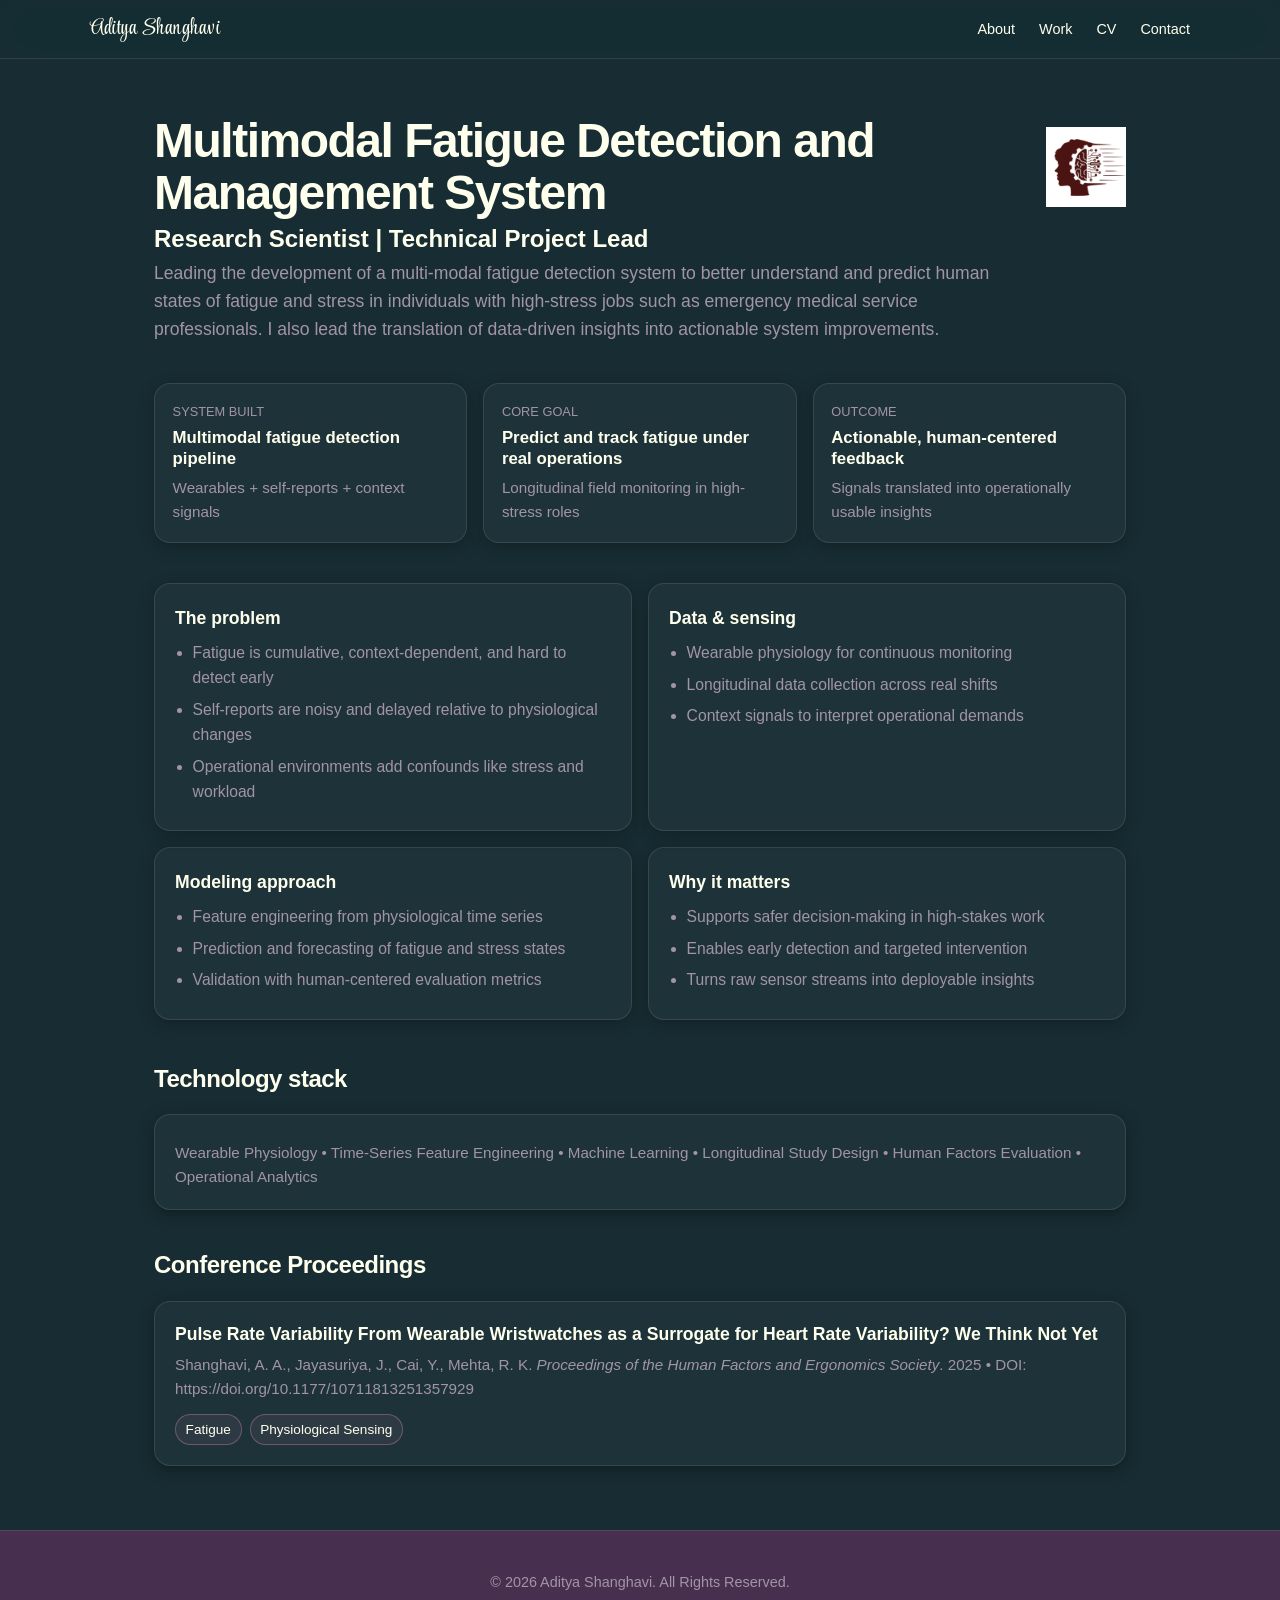
==== Fatigue.html @ fa5c01b8 "Update Fatigue.html" ====
<!DOCTYPE html>
<html lang="en">
<head>
  <meta charset="UTF-8" />
  <meta name="viewport" content="width=device-width, initial-scale=1.0" />
  <title>Fatigue | Publications</title>
  <!-- <img class="logo-image" src="Images/Logos/Logo.png" alt="Logo"> -->

  <link href="https://fonts.googleapis.com/css2?family=Style+Script&display=swap" rel="stylesheet">

  <style>
    :root {
      --color-primary: #e890be;
      --color-background-main: #172D33;
      --color-background-secondary: #47304F;
      --color-text-dark: #FFFFED;
      --color-text-body: #A294A6;
      --font-display: -apple-system, BlinkMacSystemFont, 'SF Pro Display', 'Segoe UI', Roboto, sans-serif;
    }

    .title-row {
      display: flex;
      align-items: center;
      justify-content: space-between;
      gap: 2rem;
    }
    
    .project-title {
      flex: 1;
      margin: 0;
    }
    
    .project-logo {
      height: 80px;
      width: auto;
      object-fit: contain;
    }

    * { margin: 0; padding: 0; box-sizing: border-box; }
    body {
      font-family: var(--font-display);
      background: var(--color-background-main);
      color: var(--color-text-dark);
      line-height: 1.6;
    }

    /* --- NAV --- */
    nav{
      position: sticky;
      top: 0;
      z-index: 1000;
      background: rgba(23, 45, 51, 0.85);
      backdrop-filter: saturate(180%) blur(20px);
      border-bottom: 0.5px solid rgba(255,255,255,0.1);
      padding: 1rem 5%;
    }
    .nav-content{
      max-width: 1100px;
      margin: 0 auto;
      display: flex;
      align-items: center;
      justify-content: space-between;
      gap: 1rem;
    }
    .logo-link{
      display:flex;
      align-items:center;
      gap: 0.75rem;
      text-decoration:none;
      color: var(--color-text-dark);
      line-height: 1;
    }
    .logo-image{ height: 44px; width: auto; }
    .full-name{
      font-family: 'Style Script', cursive;
      font-size: 1.35rem;
      font-weight: 400;
      letter-spacing: 0.5px;
    }
    .nav-links{
      list-style:none;
      display:flex;
      gap: 1.5rem;
      align-items:center;
      flex-wrap: wrap;
      justify-content: flex-end;
    }
    .nav-links a{
      color: var(--color-text-dark);
      text-decoration:none;
      font-size: 0.9rem;
      position: relative;
      padding: 0.35rem 0;
    }
    .nav-links a:hover{ color: var(--color-primary); }

    /* --- PAGE --- */
    main{
      max-width: 1100px;
      margin: 0 auto;
      padding: 3.5rem 5% 4rem;
    }
    h1{
      font-size: 3rem;
      letter-spacing: -1.5px;
      line-height: 1.1;
      margin-bottom: 0.75rem;
    }
    .subtitle{
      color: var(--color-text-body);
      font-size: 1.1rem;
      max-width: 850px;
      margin-bottom: 2.5rem;
    }

    .highlights {
      display: grid;
      grid-template-columns: repeat(3, 1fr);
      gap: 1rem;
      margin: 1.5rem 0 2.5rem;
    }

    .highlight-card {
      background: rgba(255,255,255,0.03);
      border: 1px solid rgba(255,255,255,0.10);
      border-radius: 16px;
      padding: 1.1rem;
      box-shadow: 0 4px 16px rgba(0,0,0,0.25);
      text-align: left;
    }

    .highlight-kicker {
      color: var(--color-text-body);
      font-size: 0.8rem;
      text-transform: uppercase;
      margin-bottom: 0.35rem;
    }

    .highlight-value {
      font-size: 1.05rem;
      font-weight: 600;
      line-height: 1.25;
    }

    .highlight-note {
      color: var(--color-text-body);
      font-size: 0.95rem;
      margin-top: 0.4rem;
    }

    .case-grid{
      display: grid;
      grid-template-columns: 1fr 1fr;
      gap: 1rem;
      margin: 0.75rem 0 2.5rem;
    }

    .case-card{
      background: rgba(255,255,255,0.03);
      border: 1px solid rgba(255,255,255,0.10);
      border-radius: 16px;
      padding: 1.25rem;
      box-shadow: 0 4px 16px rgba(0,0,0,0.25);
      text-align: left;
    }

    .case-card h3{
      font-size: 1.1rem;
      margin-bottom: 0.5rem;
    }

    .case-card ul{
      margin-left: 1.1rem;
      color: var(--color-text-body);
      font-size: 0.98rem;
    }

    .case-card li{
      margin: 0.4rem 0;
    }

    @media (max-width: 900px){
      .case-grid{ grid-template-columns: 1fr; }
    }

    @media (max-width: 900px){
      .highlights { grid-template-columns: 1fr; }
    }

    .section-title{
      font-size: 1.5rem;
      letter-spacing: -0.5px;
      margin: 2.25rem 0 1rem;
    }

    /* --- PUBLICATION LIST --- */
    .pub-list{
      display: grid;
      gap: 1rem;
      margin-top: 1rem;
    }
    .pub-card{
      background: rgba(255,255,255,0.03);
      border: 1px solid rgba(255,255,255,0.10);
      border-radius: 16px;
      padding: 1.25rem 1.25rem;
      box-shadow: 0 4px 16px rgba(0,0,0,0.35);
      transition: transform 0.25s ease, box-shadow 0.25s ease;
    }
    .pub-card:hover{
      transform: translateY(-2px);
      box-shadow: 0 10px 28px rgba(0,0,0,0.5);
    }
    .pub-title{
      display: inline-block;
      color: var(--color-text-dark);
      font-size: 1.1rem;
      font-weight: 600;
      text-decoration: none;
      line-height: 1.3;
    }
    .pub-title:hover{
      color: var(--color-primary);
      text-decoration: underline;
      text-underline-offset: 4px;
    }
    .pub-meta{
      margin-top: 0.35rem;
      color: var(--color-text-body);
      font-size: 0.95rem;
    }
    .pub-tags{
      margin-top: 0.75rem;
      display: flex;
      gap: 0.5rem;
      flex-wrap: wrap;
    }
    .tag{
      font-size: 0.85rem;
      color: var(--color-text-dark);
      border: 1px solid rgba(232,144,190,0.35);
      background: rgba(232,144,190,0.08);
      padding: 0.25rem 0.6rem;
      border-radius: 999px;
    }

    footer{
      border-top: 0.5px solid rgba(255,255,255,0.1);
      background: var(--color-background-secondary);
      color: var(--color-text-body);
      text-align: center;
      padding: 2.5rem 5%;
      font-size: 0.9rem;
    }

    @media (max-width: 768px){
      h1{ font-size: 2.2rem; }
      main{ padding-top: 2.5rem; }
      .logo-image{ height: 40px; }
    }

    @media (max-width: 900px) {
      .title-row {
        flex-direction: column;
        align-items: flex-start;
      }
    
      .project-logo {
        height: 55px;
        margin-top: 0.75rem;
      }
    }
    
    
  </style>
</head>

<body>
  <nav>
    <div class="nav-content">
      <a class="logo-link" href="index.html">
        <!-- <img class="logo-image" src="Images/Logos/Logo.png" alt="Logo"> -->
        <span class="full-name">Aditya Shanghavi</span>
      </a>

      <ul class="nav-links">
        <li><a href="index.html#about">About</a></li>
        <li><a href="index.html#work">Work</a></li>
        <li><a href="Resume_AdityaShanghavi.pdf" target="_blank">CV</a></li>
        <li><a href="index.html#contact">Contact</a></li>
      </ul>
    </div>
  </nav>

  <main>
    <div class="title-row">
      <h1 class="project-title">
        Multimodal Fatigue Detection and Management System
      </h1>
      <img src="Images/Logos/Neuroergo Logo.png" alt="Neuroergo Logo" class="project-logo">
    </div>
    <h2>Research Scientist | Technical Project Lead</h2>
    <p class="subtitle">
      Leading the development of a multi-modal fatigue detection system to better understand and predict human states of fatigue and stress in individuals with high-stress jobs such as emergency medical service professionals. I also lead the translation of data-driven insights into actionable system improvements.
    </p>

    <div class="highlights">
      <div class="highlight-card">
        <div class="highlight-kicker">System built</div>
        <div class="highlight-value">Multimodal fatigue detection pipeline</div>
        <div class="highlight-note">Wearables + self-reports + context signals</div>
      </div>

      <div class="highlight-card">
        <div class="highlight-kicker">Core goal</div>
        <div class="highlight-value">Predict and track fatigue under real operations</div>
        <div class="highlight-note">Longitudinal field monitoring in high-stress roles</div>
      </div>

      <div class="highlight-card">
        <div class="highlight-kicker">Outcome</div>
        <div class="highlight-value">Actionable, human-centered feedback</div>
        <div class="highlight-note">Signals translated into operationally usable insights</div>
      </div>
    </div>

    <div class="case-grid">
      <div class="case-card">
        <h3>The problem</h3>
        <ul>
          <li>Fatigue is cumulative, context-dependent, and hard to detect early</li>
          <li>Self-reports are noisy and delayed relative to physiological changes</li>
          <li>Operational environments add confounds like stress and workload</li>
        </ul>
      </div>

      <div class="case-card">
        <h3>Data & sensing</h3>
        <ul>
          <li>Wearable physiology for continuous monitoring</li>
          <li>Longitudinal data collection across real shifts</li>
          <li>Context signals to interpret operational demands</li>
        </ul>
      </div>

      <div class="case-card">
        <h3>Modeling approach</h3>
        <ul>
          <li>Feature engineering from physiological time series</li>
          <li>Prediction and forecasting of fatigue and stress states</li>
          <li>Validation with human-centered evaluation metrics</li>
        </ul>
      </div>

      <div class="case-card">
        <h3>Why it matters</h3>
        <ul>
          <li>Supports safer decision-making in high-stakes work</li>
          <li>Enables early detection and targeted intervention</li>
          <li>Turns raw sensor streams into deployable insights</li>
        </ul>
      </div>
    </div>

    <h2 class="section-title">Technology stack</h2>
    <div class="pub-list">
      <div class="pub-card">
        <div class="pub-meta">
          Wearable Physiology • Time-Series Feature Engineering • Machine Learning • Longitudinal Study Design • Human Factors Evaluation • Operational Analytics
        </div>
      </div>
    </div>

    <h2 class="section-title">Conference Proceedings</h2>
    <div class="pub-list">

      <article class="pub-card">
        <a class="pub-title" href="https://doi.org/10.1177/10711813251357929" target="_blank" rel="noopener noreferrer">
          Pulse Rate Variability From Wearable Wristwatches as a Surrogate for Heart Rate Variability? We Think Not Yet
        </a>
        <div class="pub-meta">
          Shanghavi, A. A., Jayasuriya, J., Cai, Y., Mehta, R. K. <em>Proceedings of the Human Factors and Ergonomics Society</em>. 2025
          <span>• DOI: https://doi.org/10.1177/10711813251357929</span>
        </div>
        <div class="pub-tags">
          <span class="tag">Fatigue</span>
          <span class="tag">Physiological Sensing</span>
        </div>
      </article>
    </div>

  </main>

  <footer>
    <p>&copy; 2026 Aditya Shanghavi. All Rights Reserved.</p>
  </footer>
</body>
</html>
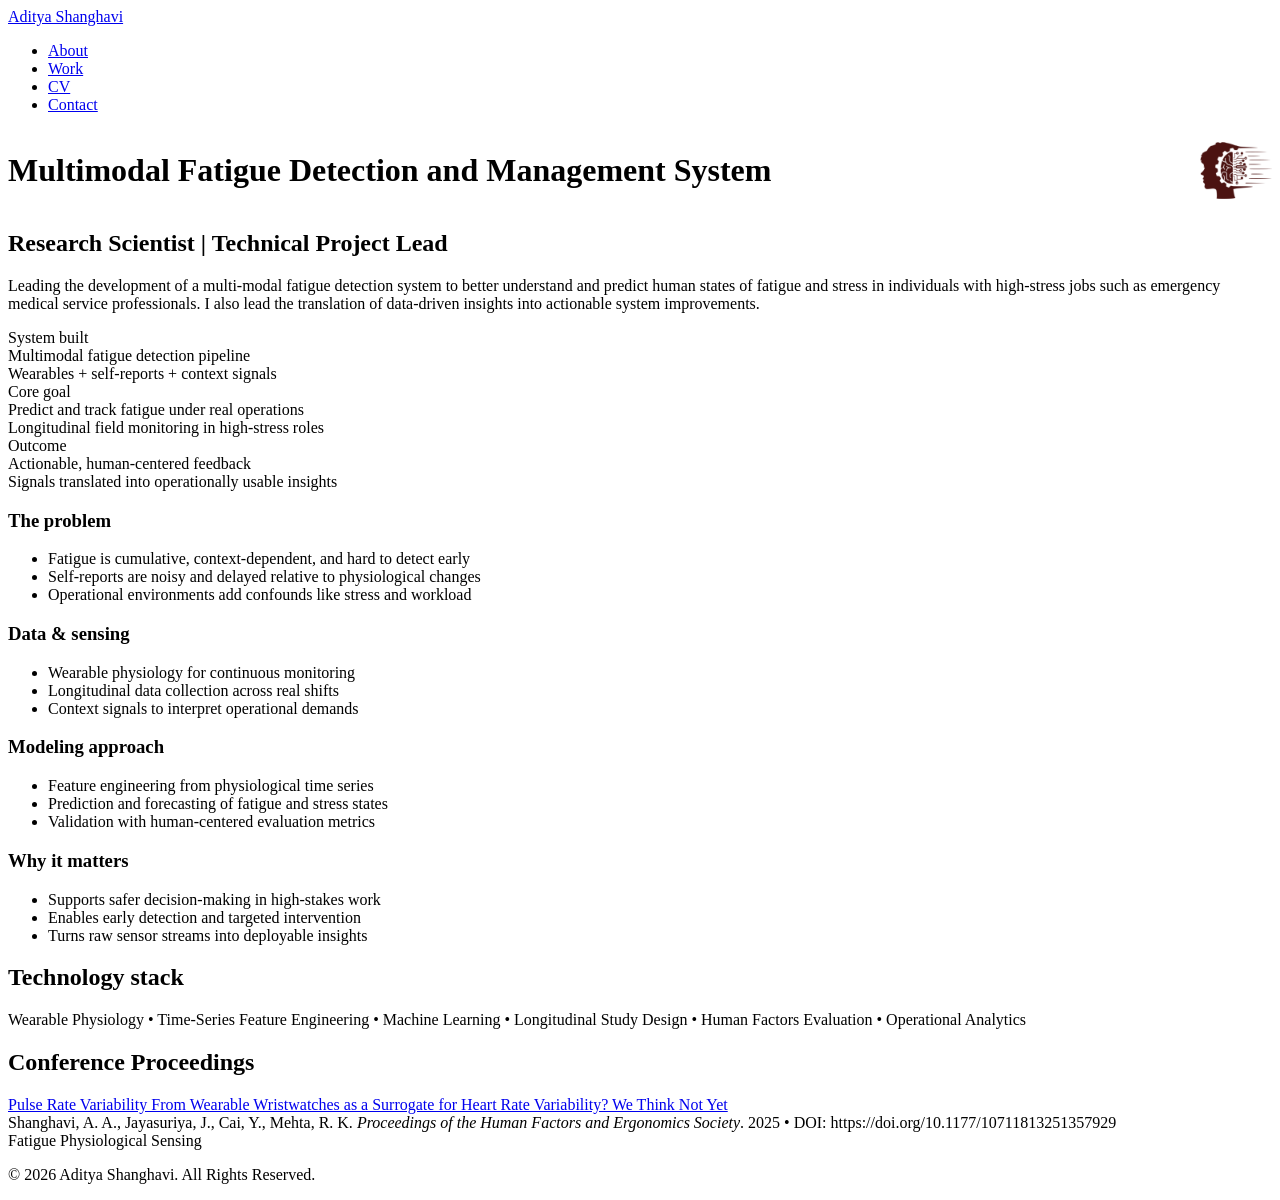
==== commit a55a443b: "Update Fatigue.html" ====
--- a/Fatigue.html
+++ b/Fatigue.html
@@ -9,15 +9,6 @@
   <link href="https://fonts.googleapis.com/css2?family=Style+Script&display=swap" rel="stylesheet">
 
   <style>
-    :root {
-      --color-primary: #e890be;
-      --color-background-main: #172D33;
-      --color-background-secondary: #47304F;
-      --color-text-dark: #FFFFED;
-      --color-text-body: #A294A6;
-      --font-display: -apple-system, BlinkMacSystemFont, 'SF Pro Display', 'Segoe UI', Roboto, sans-serif;
-    }
-
     .title-row {
       display: flex;
       align-items: center;
@@ -35,230 +26,7 @@
       width: auto;
       object-fit: contain;
     }
-
-    * { margin: 0; padding: 0; box-sizing: border-box; }
-    body {
-      font-family: var(--font-display);
-      background: var(--color-background-main);
-      color: var(--color-text-dark);
-      line-height: 1.6;
-    }
-
-    /* --- NAV --- */
-    nav{
-      position: sticky;
-      top: 0;
-      z-index: 1000;
-      background: rgba(23, 45, 51, 0.85);
-      backdrop-filter: saturate(180%) blur(20px);
-      border-bottom: 0.5px solid rgba(255,255,255,0.1);
-      padding: 1rem 5%;
-    }
-    .nav-content{
-      max-width: 1100px;
-      margin: 0 auto;
-      display: flex;
-      align-items: center;
-      justify-content: space-between;
-      gap: 1rem;
-    }
-    .logo-link{
-      display:flex;
-      align-items:center;
-      gap: 0.75rem;
-      text-decoration:none;
-      color: var(--color-text-dark);
-      line-height: 1;
-    }
-    .logo-image{ height: 44px; width: auto; }
-    .full-name{
-      font-family: 'Style Script', cursive;
-      font-size: 1.35rem;
-      font-weight: 400;
-      letter-spacing: 0.5px;
-    }
-    .nav-links{
-      list-style:none;
-      display:flex;
-      gap: 1.5rem;
-      align-items:center;
-      flex-wrap: wrap;
-      justify-content: flex-end;
-    }
-    .nav-links a{
-      color: var(--color-text-dark);
-      text-decoration:none;
-      font-size: 0.9rem;
-      position: relative;
-      padding: 0.35rem 0;
-    }
-    .nav-links a:hover{ color: var(--color-primary); }
-
-    /* --- PAGE --- */
-    main{
-      max-width: 1100px;
-      margin: 0 auto;
-      padding: 3.5rem 5% 4rem;
-    }
-    h1{
-      font-size: 3rem;
-      letter-spacing: -1.5px;
-      line-height: 1.1;
-      margin-bottom: 0.75rem;
-    }
-    .subtitle{
-      color: var(--color-text-body);
-      font-size: 1.1rem;
-      max-width: 850px;
-      margin-bottom: 2.5rem;
-    }
-
-    .highlights {
-      display: grid;
-      grid-template-columns: repeat(3, 1fr);
-      gap: 1rem;
-      margin: 1.5rem 0 2.5rem;
-    }
-
-    .highlight-card {
-      background: rgba(255,255,255,0.03);
-      border: 1px solid rgba(255,255,255,0.10);
-      border-radius: 16px;
-      padding: 1.1rem;
-      box-shadow: 0 4px 16px rgba(0,0,0,0.25);
-      text-align: left;
-    }
-
-    .highlight-kicker {
-      color: var(--color-text-body);
-      font-size: 0.8rem;
-      text-transform: uppercase;
-      margin-bottom: 0.35rem;
-    }
-
-    .highlight-value {
-      font-size: 1.05rem;
-      font-weight: 600;
-      line-height: 1.25;
-    }
-
-    .highlight-note {
-      color: var(--color-text-body);
-      font-size: 0.95rem;
-      margin-top: 0.4rem;
-    }
-
-    .case-grid{
-      display: grid;
-      grid-template-columns: 1fr 1fr;
-      gap: 1rem;
-      margin: 0.75rem 0 2.5rem;
-    }
-
-    .case-card{
-      background: rgba(255,255,255,0.03);
-      border: 1px solid rgba(255,255,255,0.10);
-      border-radius: 16px;
-      padding: 1.25rem;
-      box-shadow: 0 4px 16px rgba(0,0,0,0.25);
-      text-align: left;
-    }
-
-    .case-card h3{
-      font-size: 1.1rem;
-      margin-bottom: 0.5rem;
-    }
-
-    .case-card ul{
-      margin-left: 1.1rem;
-      color: var(--color-text-body);
-      font-size: 0.98rem;
-    }
-
-    .case-card li{
-      margin: 0.4rem 0;
-    }
-
-    @media (max-width: 900px){
-      .case-grid{ grid-template-columns: 1fr; }
-    }
-
-    @media (max-width: 900px){
-      .highlights { grid-template-columns: 1fr; }
-    }
-
-    .section-title{
-      font-size: 1.5rem;
-      letter-spacing: -0.5px;
-      margin: 2.25rem 0 1rem;
-    }
-
-    /* --- PUBLICATION LIST --- */
-    .pub-list{
-      display: grid;
-      gap: 1rem;
-      margin-top: 1rem;
-    }
-    .pub-card{
-      background: rgba(255,255,255,0.03);
-      border: 1px solid rgba(255,255,255,0.10);
-      border-radius: 16px;
-      padding: 1.25rem 1.25rem;
-      box-shadow: 0 4px 16px rgba(0,0,0,0.35);
-      transition: transform 0.25s ease, box-shadow 0.25s ease;
-    }
-    .pub-card:hover{
-      transform: translateY(-2px);
-      box-shadow: 0 10px 28px rgba(0,0,0,0.5);
-    }
-    .pub-title{
-      display: inline-block;
-      color: var(--color-text-dark);
-      font-size: 1.1rem;
-      font-weight: 600;
-      text-decoration: none;
-      line-height: 1.3;
-    }
-    .pub-title:hover{
-      color: var(--color-primary);
-      text-decoration: underline;
-      text-underline-offset: 4px;
-    }
-    .pub-meta{
-      margin-top: 0.35rem;
-      color: var(--color-text-body);
-      font-size: 0.95rem;
-    }
-    .pub-tags{
-      margin-top: 0.75rem;
-      display: flex;
-      gap: 0.5rem;
-      flex-wrap: wrap;
-    }
-    .tag{
-      font-size: 0.85rem;
-      color: var(--color-text-dark);
-      border: 1px solid rgba(232,144,190,0.35);
-      background: rgba(232,144,190,0.08);
-      padding: 0.25rem 0.6rem;
-      border-radius: 999px;
-    }
-
-    footer{
-      border-top: 0.5px solid rgba(255,255,255,0.1);
-      background: var(--color-background-secondary);
-      color: var(--color-text-body);
-      text-align: center;
-      padding: 2.5rem 5%;
-      font-size: 0.9rem;
-    }
-
-    @media (max-width: 768px){
-      h1{ font-size: 2.2rem; }
-      main{ padding-top: 2.5rem; }
-      .logo-image{ height: 40px; }
-    }
-
+  
     @media (max-width: 900px) {
       .title-row {
         flex-direction: column;
@@ -270,9 +38,8 @@
         margin-top: 0.75rem;
       }
     }
-    
-    
   </style>
+
 </head>
 
 <body>
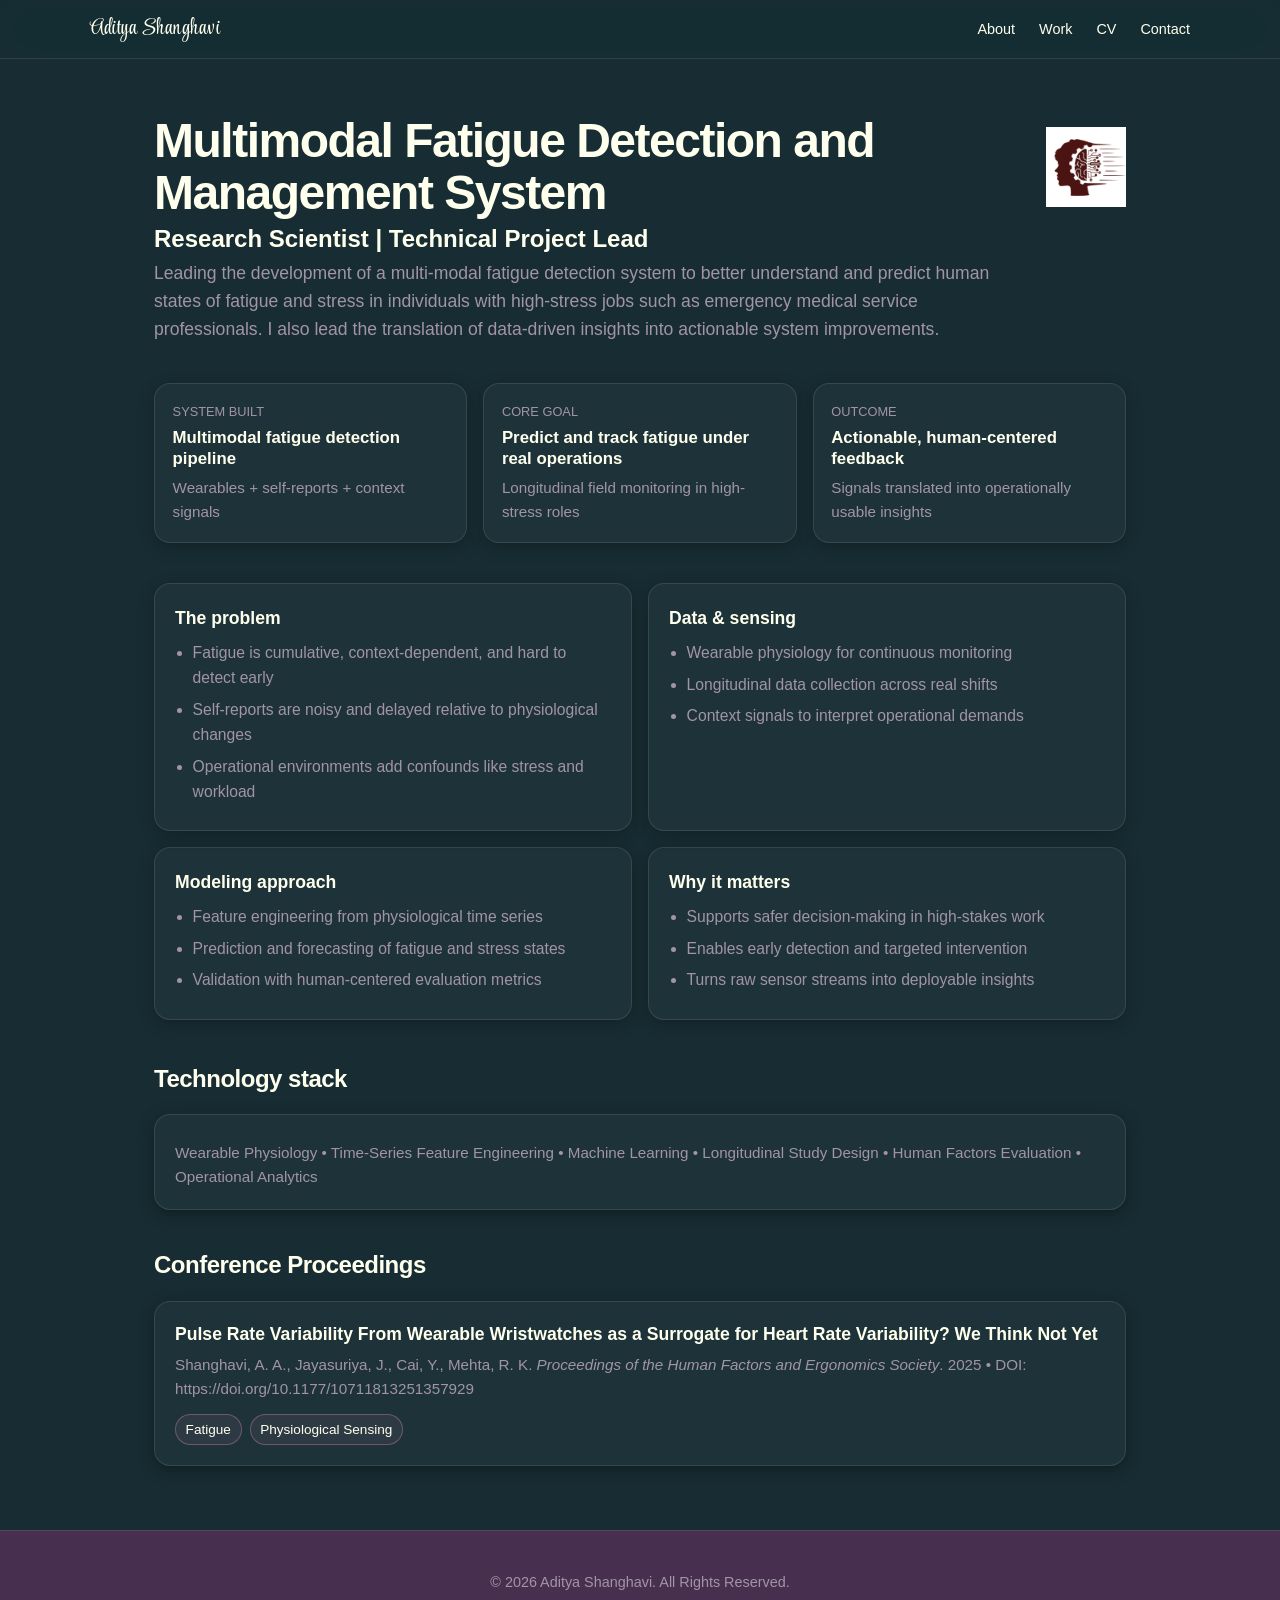
==== commit 580e2289: "Update Fatigue.html" ====
--- a/Fatigue.html
+++ b/Fatigue.html
@@ -7,6 +7,8 @@
   <!-- <img class="logo-image" src="Images/Logos/Logo.png" alt="Logo"> -->
 
   <link href="https://fonts.googleapis.com/css2?family=Style+Script&display=swap" rel="stylesheet">
+
+  <link rel="stylesheet" href="styles.css" />
 
   <style>
     .title-row {
--- a/styles.css
+++ b/styles.css
@@ -0,0 +1,249 @@
+:root {
+  --color-primary: #e890be;
+  --color-background-main: #172D33;
+  --color-background-secondary: #47304F;
+  --color-text-dark: #FFFFED;
+  --color-text-body: #A294A6;
+  --font-display: -apple-system, BlinkMacSystemFont, "SF Pro Display", "Segoe UI", Roboto, sans-serif;
+}
+
+* { margin: 0; padding: 0; box-sizing: border-box; }
+
+body {
+  font-family: var(--font-display);
+  background: var(--color-background-main);
+  color: var(--color-text-dark);
+  line-height: 1.6;
+}
+
+/* NAV */
+nav{
+  position: sticky;
+  top: 0;
+  z-index: 1000;
+  background: rgba(23, 45, 51, 0.85);
+  backdrop-filter: saturate(180%) blur(20px);
+  border-bottom: 0.5px solid rgba(255,255,255,0.1);
+  padding: 1rem 5%;
+}
+
+.nav-content{
+  max-width: 1100px;
+  margin: 0 auto;
+  display: flex;
+  align-items: center;
+  justify-content: space-between;
+  gap: 1rem;
+}
+
+.logo-link{
+  display:flex;
+  align-items:center;
+  gap: 0.75rem;
+  text-decoration:none;
+  color: var(--color-text-dark);
+  line-height: 1;
+}
+
+.logo-image{ height: 44px; width: auto; }
+
+.full-name{
+  font-family: "Style Script", cursive;
+  font-size: 1.35rem;
+  font-weight: 400;
+  letter-spacing: 0.5px;
+}
+
+.nav-links{
+  list-style:none;
+  display:flex;
+  gap: 1.5rem;
+  align-items:center;
+  flex-wrap: wrap;
+  justify-content: flex-end;
+}
+
+.nav-links a{
+  color: var(--color-text-dark);
+  text-decoration:none;
+  font-size: 0.9rem;
+  position: relative;
+  padding: 0.35rem 0;
+}
+
+.nav-links a:hover{ color: var(--color-primary); }
+
+/* PAGE */
+main{
+  max-width: 1100px;
+  margin: 0 auto;
+  padding: 3.5rem 5% 4rem;
+}
+
+h1{
+  font-size: 3rem;
+  letter-spacing: -1.5px;
+  line-height: 1.1;
+  margin-bottom: 0.75rem;
+}
+
+.subtitle{
+  color: var(--color-text-body);
+  font-size: 1.1rem;
+  max-width: 850px;
+  margin-bottom: 2.5rem;
+}
+
+.section-title{
+  font-size: 1.5rem;
+  letter-spacing: -0.5px;
+  margin: 2.25rem 0 1rem;
+}
+
+/* HIGHLIGHTS */
+.highlights {
+  display: grid;
+  grid-template-columns: repeat(3, 1fr);
+  gap: 1rem;
+  margin: 1.5rem 0 2.5rem;
+}
+
+.highlight-card {
+  background: rgba(255,255,255,0.03);
+  border: 1px solid rgba(255,255,255,0.10);
+  border-radius: 16px;
+  padding: 1.1rem;
+  box-shadow: 0 4px 16px rgba(0,0,0,0.25);
+  text-align: left;
+}
+
+.highlight-kicker {
+  color: var(--color-text-body);
+  font-size: 0.8rem;
+  text-transform: uppercase;
+  margin-bottom: 0.35rem;
+}
+
+.highlight-value {
+  font-size: 1.05rem;
+  font-weight: 600;
+  line-height: 1.25;
+}
+
+.highlight-note {
+  color: var(--color-text-body);
+  font-size: 0.95rem;
+  margin-top: 0.4rem;
+}
+
+/* CASE GRID */
+.case-grid{
+  display: grid;
+  grid-template-columns: 1fr 1fr;
+  gap: 1rem;
+  margin: 0.75rem 0 2.5rem;
+}
+
+.case-card{
+  background: rgba(255,255,255,0.03);
+  border: 1px solid rgba(255,255,255,0.10);
+  border-radius: 16px;
+  padding: 1.25rem;
+  box-shadow: 0 4px 16px rgba(0,0,0,0.25);
+  text-align: left;
+}
+
+.case-card h3{
+  font-size: 1.1rem;
+  margin-bottom: 0.5rem;
+}
+
+.case-card ul{
+  margin-left: 1.1rem;
+  color: var(--color-text-body);
+  font-size: 0.98rem;
+}
+
+.case-card li{
+  margin: 0.4rem 0;
+}
+
+/* PUBLICATION LIST */
+.pub-list{
+  display: grid;
+  gap: 1rem;
+  margin-top: 1rem;
+}
+
+.pub-card{
+  background: rgba(255,255,255,0.03);
+  border: 1px solid rgba(255,255,255,0.10);
+  border-radius: 16px;
+  padding: 1.25rem 1.25rem;
+  box-shadow: 0 4px 16px rgba(0,0,0,0.35);
+  transition: transform 0.25s ease, box-shadow 0.25s ease;
+}
+
+.pub-card:hover{
+  transform: translateY(-2px);
+  box-shadow: 0 10px 28px rgba(0,0,0,0.5);
+}
+
+.pub-title{
+  display: inline-block;
+  color: var(--color-text-dark);
+  font-size: 1.1rem;
+  font-weight: 600;
+  text-decoration: none;
+  line-height: 1.3;
+}
+
+.pub-title:hover{
+  color: var(--color-primary);
+  text-decoration: underline;
+  text-underline-offset: 4px;
+}
+
+.pub-meta{
+  margin-top: 0.35rem;
+  color: var(--color-text-body);
+  font-size: 0.95rem;
+}
+
+.pub-tags{
+  margin-top: 0.75rem;
+  display: flex;
+  gap: 0.5rem;
+  flex-wrap: wrap;
+}
+
+.tag{
+  font-size: 0.85rem;
+  color: var(--color-text-dark);
+  border: 1px solid rgba(232,144,190,0.35);
+  background: rgba(232,144,190,0.08);
+  padding: 0.25rem 0.6rem;
+  border-radius: 999px;
+}
+
+/* FOOTER */
+footer{
+  border-top: 0.5px solid rgba(255,255,255,0.1);
+  background: var(--color-background-secondary);
+  color: var(--color-text-body);
+  text-align: center;
+  padding: 2.5rem 5%;
+  font-size: 0.9rem;
+}
+
+/* RESPONSIVE */
+@media (max-width: 900px){
+  .case-grid{ grid-template-columns: 1fr; }
+  .highlights{ grid-template-columns: 1fr; }
+}
+
+@media (max-width: 768px){
+  h1{ font-size: 2.2rem; }
+  main{ padding-top: 2.5rem; }
+  .logo-image{ height: 40px; }
+}
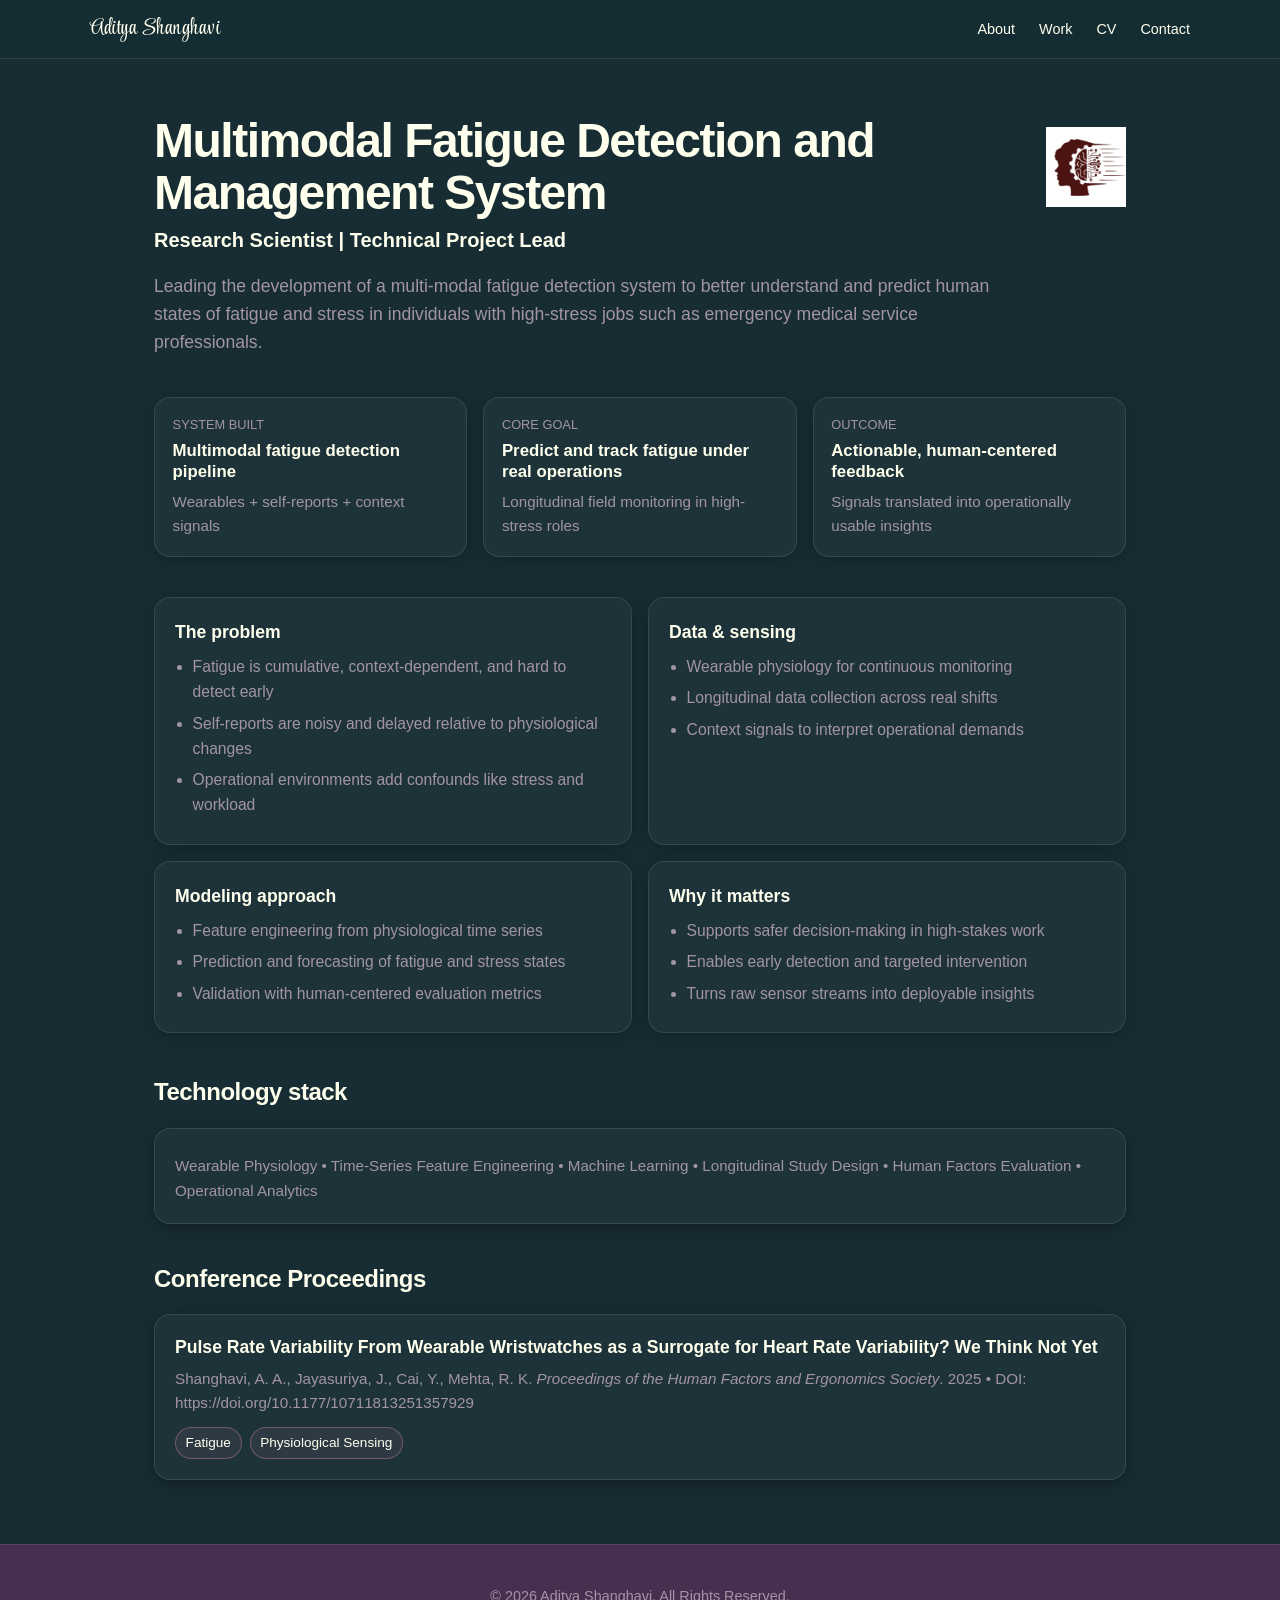
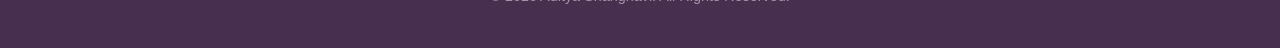
==== commit 6a25b29c: "Update Fatigue.html" ====
--- a/Fatigue.html
+++ b/Fatigue.html
@@ -70,7 +70,7 @@
     </div>
     <h2>Research Scientist | Technical Project Lead</h2>
     <p class="subtitle">
-      Leading the development of a multi-modal fatigue detection system to better understand and predict human states of fatigue and stress in individuals with high-stress jobs such as emergency medical service professionals. I also lead the translation of data-driven insights into actionable system improvements.
+      Leading the development of a multi-modal fatigue detection system to better understand and predict human states of fatigue and stress in individuals with high-stress jobs such as emergency medical service professionals.
     </p>
 
     <div class="highlights">
--- a/styles.css
+++ b/styles.css
@@ -87,6 +87,12 @@
   margin-bottom: 0.75rem;
 }
 
+h2{
+  font-size: 1.25rem;
+  font-weight: 600;
+  margin: 0.25rem 0 1rem;
+}
+
 .subtitle{
   color: var(--color-text-body);
   font-size: 1.1rem;
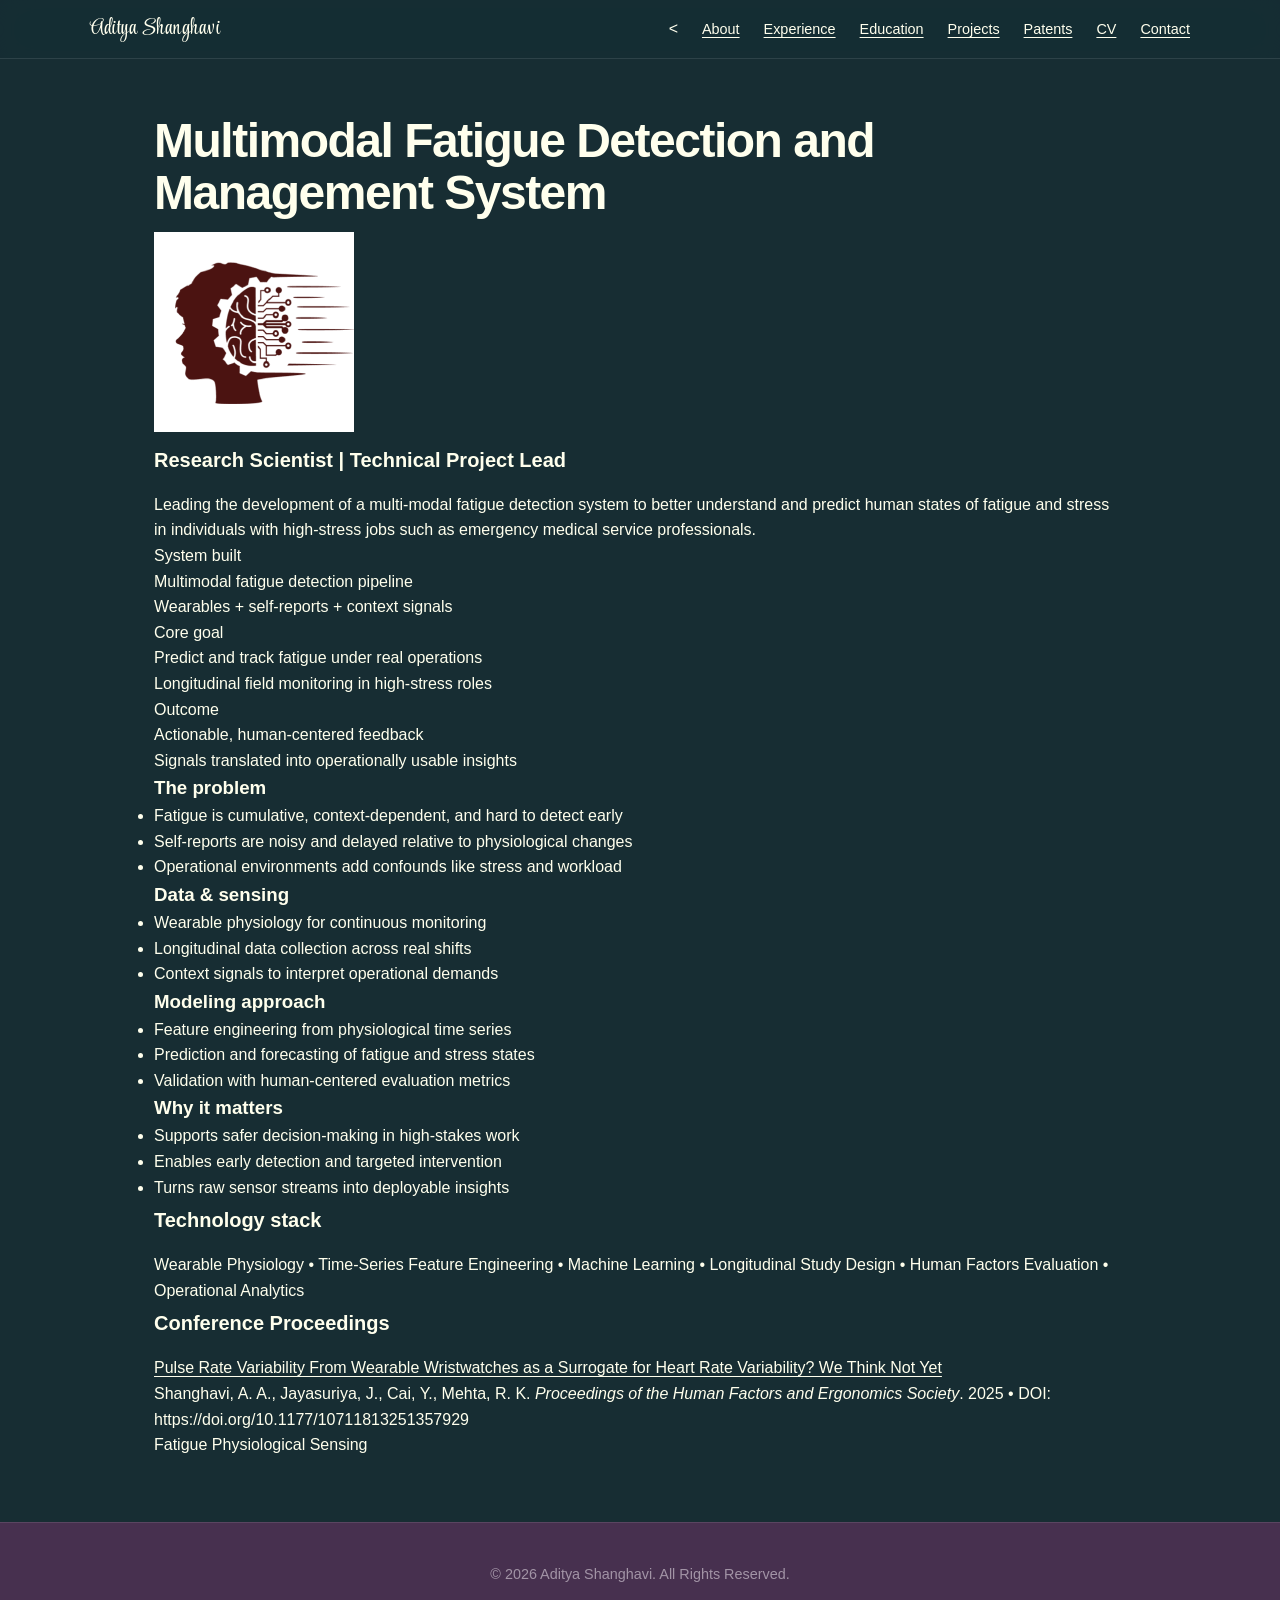
==== commit d8de68c2: "Update Fatigue.html" ====
--- a/Fatigue.html
+++ b/Fatigue.html
@@ -10,38 +10,6 @@
 
   <link rel="stylesheet" href="styles.css" />
 
-  <style>
-    .title-row {
-      display: flex;
-      align-items: center;
-      justify-content: space-between;
-      gap: 2rem;
-    }
-    
-    .project-title {
-      flex: 1;
-      margin: 0;
-    }
-    
-    .project-logo {
-      height: 80px;
-      width: auto;
-      object-fit: contain;
-    }
-  
-    @media (max-width: 900px) {
-      .title-row {
-        flex-direction: column;
-        align-items: flex-start;
-      }
-    
-      .project-logo {
-        height: 55px;
-        margin-top: 0.75rem;
-      }
-    }
-  </style>
-
 </head>
 
 <body>
@@ -53,10 +21,13 @@
       </a>
 
       <ul class="nav-links">
-        <li><a href="index.html#about">About</a></li>
-        <li><a href="index.html#work">Work</a></li>
-        <li><a href="Resume_AdityaShanghavi.pdf" target="_blank">CV</a></li>
-        <li><a href="index.html#contact">Contact</a></li>
+        <<li><a href="#about">About</a></li>
+        <li><a href="#experience">Experience</a></li>
+        <li><a href="#education">Education</a></li>
+        <li><a href="#projects">Projects</a></li>
+        <li><a href="#patents">Patents</a></li>
+        <li><a href="Resume_AdityaShanghavi.pdf" target="_blank" rel="noopener noreferrer">CV</a></li>
+        <li><a href="#contact">Contact</a></li>
       </ul>
     </div>
   </nav>
--- a/styles.css
+++ b/styles.css
@@ -16,7 +16,35 @@
   line-height: 1.6;
 }
 
-/* NAV */
+/* =========================
+   GLOBAL LINKS
+   All links: same color as surrounding text + always underlined
+   ========================= */
+a,
+a:visited,
+a:hover,
+a:active {
+  color: inherit;
+  text-decoration: underline;
+  text-underline-offset: 3px;
+  text-decoration-thickness: 1px;
+}
+
+/* Remove underline inside project cards only */
+.resume-main .card-link,
+.resume-main .card-link:visited,
+.resume-main .card-link:hover,
+.resume-main .card-link:active {
+  text-decoration: none;
+}
+
+.resume-main .card-link * {
+  text-decoration: none !important;
+}
+
+/* =========================
+   NAV
+   ========================= */
 nav{
   position: sticky;
   top: 0;
@@ -65,15 +93,19 @@
 
 .nav-links a{
   color: var(--color-text-dark);
-  text-decoration:none;
+  text-decoration: underline;
   font-size: 0.9rem;
   position: relative;
   padding: 0.35rem 0;
+  text-underline-offset: 3px;
+  text-decoration-thickness: 1px;
 }
 
 .nav-links a:hover{ color: var(--color-primary); }
 
-/* PAGE */
+/* =========================
+   PAGE
+   ========================= */
 main{
   max-width: 1100px;
   margin: 0 auto;
@@ -93,163 +125,327 @@
   margin: 0.25rem 0 1rem;
 }
 
-.subtitle{
-  color: var(--color-text-body);
-  font-size: 1.1rem;
+/* =========================
+   FOOTER
+   ========================= */
+footer,
+.site-footer{
+  border-top: 0.5px solid rgba(255,255,255,0.1);
+  background: var(--color-background-secondary);
+  color: var(--color-text-body);
+  text-align: center;
+  padding: 2.5rem 5%;
+  font-size: 0.9rem;
+}
+
+/* =========================
+   RESPONSIVE (GLOBAL)
+   ========================= */
+@media (max-width: 768px){
+  h1{ font-size: 2.2rem; }
+  main{ padding-top: 2.5rem; }
+  .logo-image{ height: 40px; }
+}
+
+/* =========================
+   INDEX RESUME PAGE
+   ========================= */
+.resume-main{
+  max-width: 1100px;
+  margin: 0 auto;
+  padding: 5.5rem 5% 4rem;
+}
+
+/* =========================
+   HERO (CENTERED)
+   Use <header class="hero hero-centered">
+   ========================= */
+.resume-main .hero.hero-centered{
+  display: flex;
+  flex-direction: column;
+  align-items: center;
+  text-align: center;
+  padding-top: 2rem;
+  padding-bottom: 2.5rem;
+  border-bottom: 1px solid rgba(255,255,255,0.08);
+}
+
+.resume-main .hero.hero-centered .hero-photo{
+  display: flex;
+  justify-content: center;
+  width: 100%;
+}
+
+.resume-main .hero.hero-centered .hero-photo img{
+  width: 240px;
+  max-width: 90%;
+  height: auto;
+  border-radius: 26px;
+  object-fit: cover;
+  box-shadow: 0 18px 40px rgba(0,0,0,0.35);
+  margin-bottom: 1.25rem;
+}
+
+.resume-main .hero.hero-centered .hero-subtitle{
   max-width: 850px;
-  margin-bottom: 2.5rem;
-}
-
-.section-title{
-  font-size: 1.5rem;
-  letter-spacing: -0.5px;
-  margin: 2.25rem 0 1rem;
-}
-
-/* HIGHLIGHTS */
-.highlights {
+  margin: 0 auto;
+  font-size: 1.05rem;
+  color: var(--color-text-body);
+  line-height: 1.6;
+}
+
+/* Section blocks */
+.resume-main .section{
+  padding: 2.25rem 0;
+}
+
+/* Add divider BEFORE every section except the first one */
+.resume-main .section + .section {
+  border-top: 1px solid rgba(255,255,255,0.08);
+}
+
+.resume-main .section h2{
+  font-size: 1.35rem;
+  letter-spacing: -0.4px;
+  margin-bottom: 0.75rem;
+}
+
+.resume-main .section p{
+  color: var(--color-text-body);
+  max-width: 920px;
+}
+
+/* =========================
+   ABOUT ME (stacked rows)
+   ========================= */
+.about-sections{
+  margin-top: 1.25rem;
+  display: flex;
+  flex-direction: column;
+  gap: 1.25rem;
+  align-items: flex-start;
+}
+
+.about-block{
+  margin: 0;
+  padding: 0;
+  width: 100%;
+  max-width: 920px;
+}
+
+.about-heading{
+  font-size: 1.05rem;
+  letter-spacing: 0.10em;
+  text-transform: uppercase;
+  font-weight: 600;
+  margin-bottom: 0.35rem;
+  display: flex;
+  align-items: center;
+  gap: 0.6rem;
+  white-space: nowrap;
+}
+
+.about-icon{
+  width: 1.25rem;
+  display: inline-flex;
+  justify-content: center;
+  opacity: 0.85;
+}
+
+.about-body{
+  font-size: 0.95rem;
+  color: var(--color-text-body);
+  line-height: 1.6;     /* FIXED */
+}
+
+/* =========================
+   PROJECTS GRID
+   ========================= */
+.resume-main .grid{
   display: grid;
-  grid-template-columns: repeat(3, 1fr);
+  grid-template-columns: repeat(2, 1fr);
   gap: 1rem;
-  margin: 1.5rem 0 2.5rem;
-}
-
-.highlight-card {
+  margin-top: 1rem;
+}
+
+.resume-main .card{
   background: rgba(255,255,255,0.03);
   border: 1px solid rgba(255,255,255,0.10);
   border-radius: 16px;
   padding: 1.1rem;
   box-shadow: 0 4px 16px rgba(0,0,0,0.25);
-  text-align: left;
-}
-
-.highlight-kicker {
-  color: var(--color-text-body);
+  transition: transform 0.25s ease, box-shadow 0.25s ease;
+  height: 100%;
+}
+
+.resume-main .card:hover{
+  transform: translateY(-2px);
+  box-shadow: 0 10px 28px rgba(0,0,0,0.45);
+}
+
+.resume-main .card-title{
+  display: flex;
+  align-items: baseline;
+  justify-content: space-between;
+  gap: 0.75rem;
+  margin-bottom: 0.35rem;
+}
+
+.resume-main .card-title h3{
+  font-size: 1.05rem;
+  letter-spacing: -0.3px;
+  margin: 0;
+}
+
+.resume-main .chip{
   font-size: 0.8rem;
-  text-transform: uppercase;
-  margin-bottom: 0.35rem;
-}
-
-.highlight-value {
-  font-size: 1.05rem;
-  font-weight: 600;
-  line-height: 1.25;
-}
-
-.highlight-note {
-  color: var(--color-text-body);
-  font-size: 0.95rem;
-  margin-top: 0.4rem;
-}
-
-/* CASE GRID */
-.case-grid{
-  display: grid;
-  grid-template-columns: 1fr 1fr;
-  gap: 1rem;
-  margin: 0.75rem 0 2.5rem;
-}
-
-.case-card{
-  background: rgba(255,255,255,0.03);
-  border: 1px solid rgba(255,255,255,0.10);
-  border-radius: 16px;
-  padding: 1.25rem;
-  box-shadow: 0 4px 16px rgba(0,0,0,0.25);
-  text-align: left;
-}
-
-.case-card h3{
-  font-size: 1.1rem;
-  margin-bottom: 0.5rem;
-}
-
-.case-card ul{
-  margin-left: 1.1rem;
-  color: var(--color-text-body);
-  font-size: 0.98rem;
-}
-
-.case-card li{
-  margin: 0.4rem 0;
-}
-
-/* PUBLICATION LIST */
-.pub-list{
-  display: grid;
-  gap: 1rem;
-  margin-top: 1rem;
-}
-
-.pub-card{
-  background: rgba(255,255,255,0.03);
-  border: 1px solid rgba(255,255,255,0.10);
-  border-radius: 16px;
-  padding: 1.25rem 1.25rem;
-  box-shadow: 0 4px 16px rgba(0,0,0,0.35);
-  transition: transform 0.25s ease, box-shadow 0.25s ease;
-}
-
-.pub-card:hover{
-  transform: translateY(-2px);
-  box-shadow: 0 10px 28px rgba(0,0,0,0.5);
-}
-
-.pub-title{
-  display: inline-block;
-  color: var(--color-text-dark);
-  font-size: 1.1rem;
-  font-weight: 600;
-  text-decoration: none;
-  line-height: 1.3;
-}
-
-.pub-title:hover{
-  color: var(--color-primary);
-  text-decoration: underline;
-  text-underline-offset: 4px;
-}
-
-.pub-meta{
-  margin-top: 0.35rem;
-  color: var(--color-text-body);
-  font-size: 0.95rem;
-}
-
-.pub-tags{
-  margin-top: 0.75rem;
-  display: flex;
-  gap: 0.5rem;
-  flex-wrap: wrap;
-}
-
-.tag{
-  font-size: 0.85rem;
   color: var(--color-text-dark);
   border: 1px solid rgba(232,144,190,0.35);
   background: rgba(232,144,190,0.08);
-  padding: 0.25rem 0.6rem;
+  padding: 0.2rem 0.55rem;
   border-radius: 999px;
-}
-
-/* FOOTER */
-footer{
-  border-top: 0.5px solid rgba(255,255,255,0.1);
-  background: var(--color-background-secondary);
-  color: var(--color-text-body);
-  text-align: center;
-  padding: 2.5rem 5%;
-  font-size: 0.9rem;
-}
-
-/* RESPONSIVE */
+  white-space: nowrap;
+}
+
+.resume-main .card p{
+  margin: 0.4rem 0 0;
+  color: var(--color-text-body);
+  font-size: 0.95rem;
+}
+
+/* =========================
+   ROWS (Experience, Education)
+   Remove horizontal lines between entries
+   ========================= */
+.resume-main .rows{
+  display: grid;
+  gap: 1.1rem;
+  margin-top: 1rem;
+}
+
+.resume-main .row{
+  display: flex;
+  justify-content: space-between;
+  gap: 1rem;
+  padding: 0.5rem 0;      /* tighter */
+  align-items: flex-start;
+  border-bottom: none;    /* remove lines */
+}
+
+.resume-main .row-left{
+  min-width: 0;
+}
+
+.resume-main .row-title{
+  display: flex;
+  align-items: center;
+  gap: 12px;
+  font-size: 1rem;
+}
+
+.resume-main .row-title p{
+  margin: 0;
+}
+
+/* Keep underline in title links */
+.resume-main .row-title a,
+.resume-main .row-title a:visited,
+.resume-main .row-title a:hover,
+.resume-main .row-title a:active{
+  color: inherit;
+  text-decoration: underline;
+  text-underline-offset: 3px;
+  text-decoration-thickness: 1px;
+}
+
+/*  logo sizing */
+.resume-main .company-logo{
+  height: 42px !important;
+  width: 42px !important;
+  min-width: 42px;
+  max-width: 42px;
+  object-fit: contain;
+  border-radius: 8px;
+  flex: 0 0 42px;
+}
+
+.resume-main .row-meta{
+  margin-top: 0.2rem;
+  color: var(--color-text-body);
+  font-size: 0.92rem;
+}
+
+.resume-main .row-right{
+  color: var(--color-text-body);
+  font-size: 0.92rem;
+  white-space: nowrap;
+}
+
+/* Row meta links explicitly: same as text + underlined */
+.resume-main .row-meta a,
+.resume-main .row-meta a:visited,
+.resume-main .row-meta a:hover,
+.resume-main .row-meta a:active{
+  color: inherit;
+  text-decoration: underline;
+  text-decoration-thickness: 1px;
+  text-underline-offset: 3px;
+}
+
+/* =========================
+   PUBLICATIONS (minimal)
+   ========================= */
+.pub-mini{
+  list-style: none;
+  margin-top: 1rem;
+  padding-left: 0;
+  display: grid;
+  gap: 0.75rem;
+  max-width: 920px;
+}
+
+.pub-mini li{
+  display: flex;
+  align-items: baseline;
+  justify-content: space-between;
+  gap: 1.25rem;
+}
+
+.pub-mini a{
+  color: inherit;
+  text-decoration: underline;
+  text-underline-offset: 3px;
+  text-decoration-thickness: 1px;
+}
+
+.pub-year{
+  color: var(--color-text-body);
+  font-size: 0.92rem;
+  white-space: nowrap;
+}
+
+/* =========================
+   CONTACT
+   ========================= */
+.btn-icon{
+  display: inline-flex;
+  align-items: center;
+  justify-content: center;
+  margin-right: 0.5rem;
+  vertical-align: middle;
+  opacity: 0.9;
+}
+
+/* =========================
+   RESPONSIVE (INDEX PAGE)
+   ========================= */
 @media (max-width: 900px){
-  .case-grid{ grid-template-columns: 1fr; }
-  .highlights{ grid-template-columns: 1fr; }
-}
-
-@media (max-width: 768px){
-  h1{ font-size: 2.2rem; }
-  main{ padding-top: 2.5rem; }
-  .logo-image{ height: 40px; }
-}
+  .resume-main .grid{ grid-template-columns: 1fr; }
+  .resume-main{ padding-top: 4.25rem; }
+  .resume-main .row{ flex-direction: column; }
+  .resume-main .row-right{ white-space: normal; }
+
+  .resume-main .hero.hero-centered .hero-photo img{
+    width: 200px;
+  }
+}
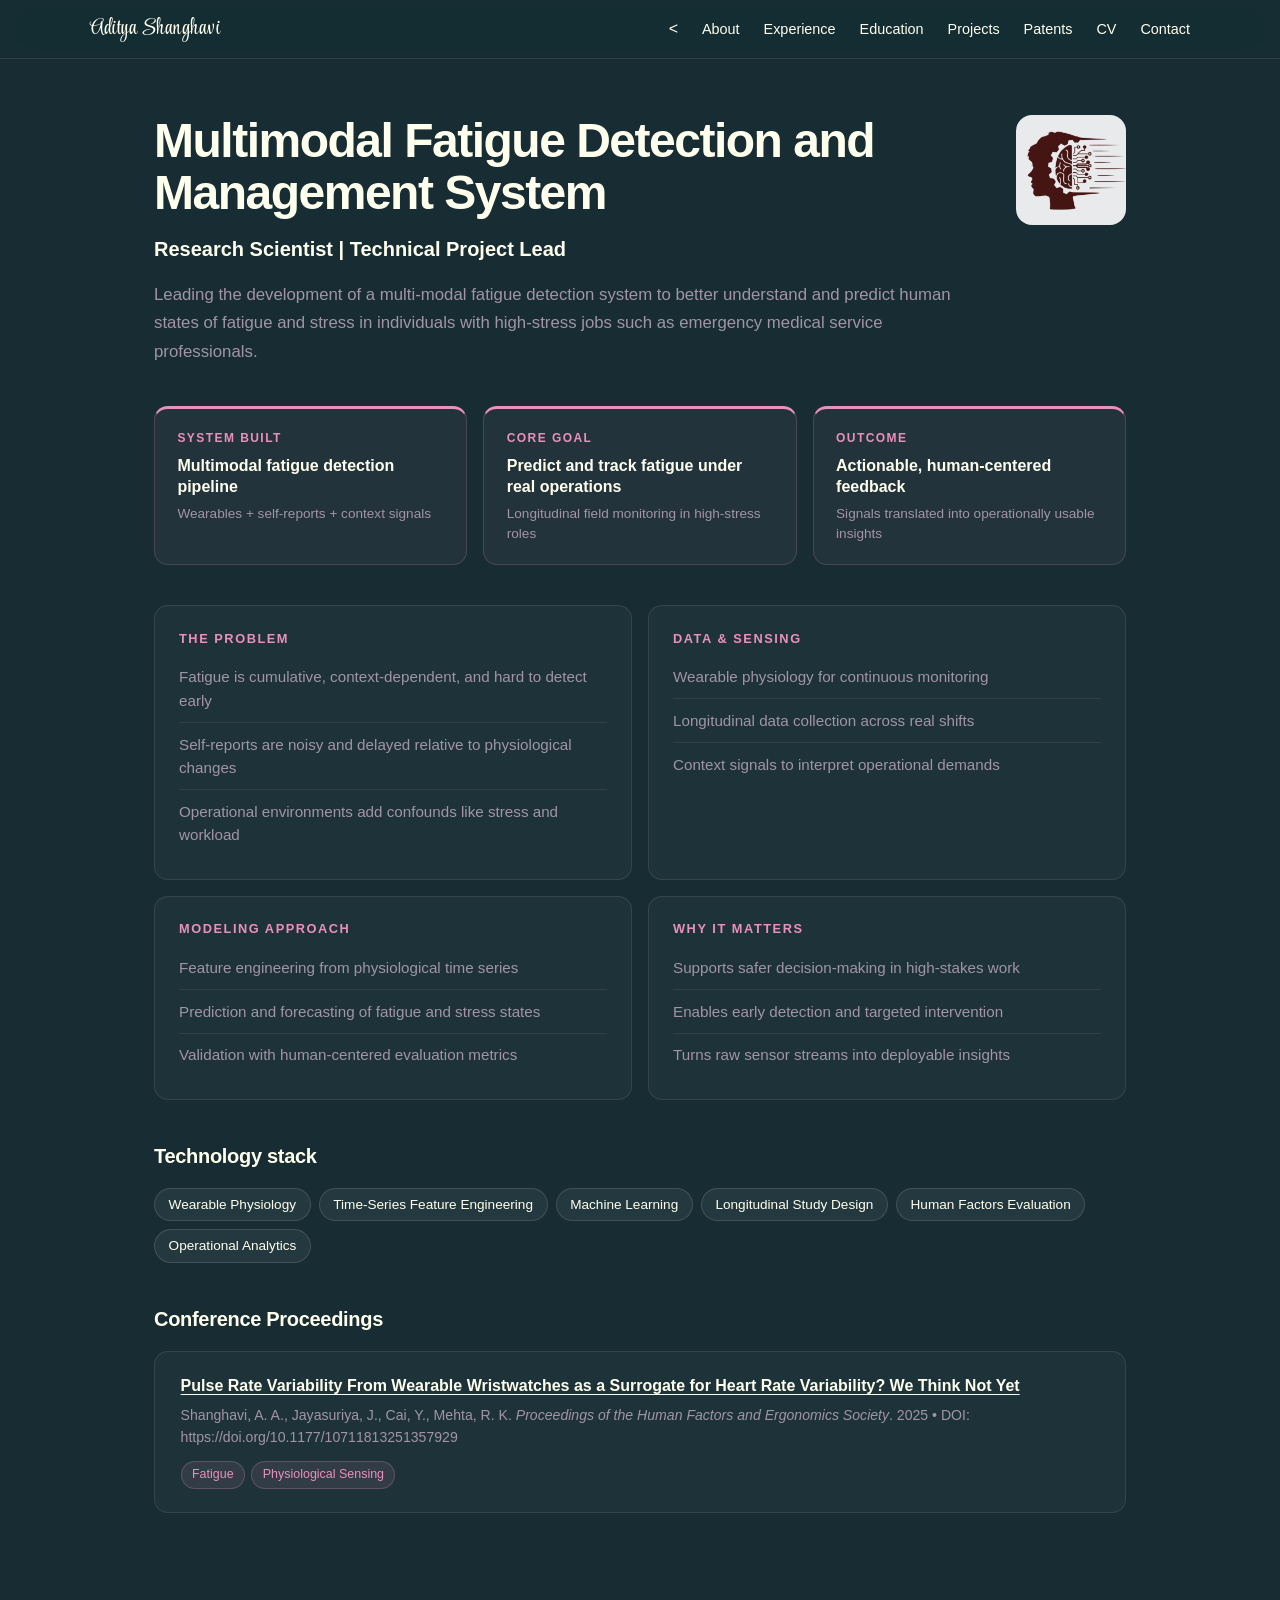
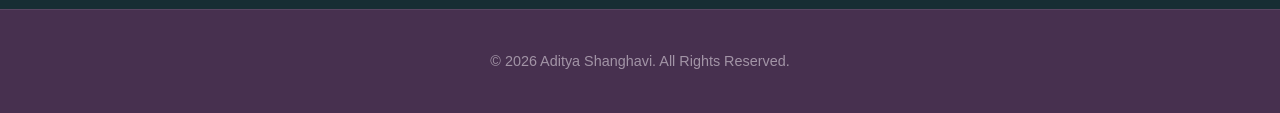
==== commit d251fa77: "Redesign Fatigue page UI with styled cards and tags Replace bullet lists with divider-separated case" ====
--- a/Fatigue.html
+++ b/Fatigue.html
@@ -67,48 +67,41 @@
     <div class="case-grid">
       <div class="case-card">
         <h3>The problem</h3>
-        <ul>
-          <li>Fatigue is cumulative, context-dependent, and hard to detect early</li>
-          <li>Self-reports are noisy and delayed relative to physiological changes</li>
-          <li>Operational environments add confounds like stress and workload</li>
-        </ul>
+        <div class="case-item">Fatigue is cumulative, context-dependent, and hard to detect early</div>
+        <div class="case-item">Self-reports are noisy and delayed relative to physiological changes</div>
+        <div class="case-item">Operational environments add confounds like stress and workload</div>
       </div>
 
       <div class="case-card">
-        <h3>Data & sensing</h3>
-        <ul>
-          <li>Wearable physiology for continuous monitoring</li>
-          <li>Longitudinal data collection across real shifts</li>
-          <li>Context signals to interpret operational demands</li>
-        </ul>
+        <h3>Data &amp; sensing</h3>
+        <div class="case-item">Wearable physiology for continuous monitoring</div>
+        <div class="case-item">Longitudinal data collection across real shifts</div>
+        <div class="case-item">Context signals to interpret operational demands</div>
       </div>
 
       <div class="case-card">
         <h3>Modeling approach</h3>
-        <ul>
-          <li>Feature engineering from physiological time series</li>
-          <li>Prediction and forecasting of fatigue and stress states</li>
-          <li>Validation with human-centered evaluation metrics</li>
-        </ul>
+        <div class="case-item">Feature engineering from physiological time series</div>
+        <div class="case-item">Prediction and forecasting of fatigue and stress states</div>
+        <div class="case-item">Validation with human-centered evaluation metrics</div>
       </div>
 
       <div class="case-card">
         <h3>Why it matters</h3>
-        <ul>
-          <li>Supports safer decision-making in high-stakes work</li>
-          <li>Enables early detection and targeted intervention</li>
-          <li>Turns raw sensor streams into deployable insights</li>
-        </ul>
+        <div class="case-item">Supports safer decision-making in high-stakes work</div>
+        <div class="case-item">Enables early detection and targeted intervention</div>
+        <div class="case-item">Turns raw sensor streams into deployable insights</div>
       </div>
     </div>
 
     <h2 class="section-title">Technology stack</h2>
-    <div class="pub-list">
-      <div class="pub-card">
-        <div class="pub-meta">
-          Wearable Physiology • Time-Series Feature Engineering • Machine Learning • Longitudinal Study Design • Human Factors Evaluation • Operational Analytics
-        </div>
-      </div>
+    <div class="tech-tags">
+      <span class="tech-tag">Wearable Physiology</span>
+      <span class="tech-tag">Time-Series Feature Engineering</span>
+      <span class="tech-tag">Machine Learning</span>
+      <span class="tech-tag">Longitudinal Study Design</span>
+      <span class="tech-tag">Human Factors Evaluation</span>
+      <span class="tech-tag">Operational Analytics</span>
     </div>
 
     <h2 class="section-title">Conference Proceedings</h2>
--- a/styles.css
+++ b/styles.css
@@ -93,15 +93,40 @@
 
 .nav-links a{
   color: var(--color-text-dark);
-  text-decoration: underline;
+  text-decoration: none;          /* <-- remove underline */
   font-size: 0.9rem;
   position: relative;
   padding: 0.35rem 0;
-  text-underline-offset: 3px;
-  text-decoration-thickness: 1px;
+}
+
+.nav-links a,
+.nav-links a:visited,
+.nav-links a:hover,
+.nav-links a:active{
+  text-decoration: none;
 }
 
 .nav-links a:hover{ color: var(--color-primary); }
+
+.nav-links a {
+  position: relative;
+  padding-bottom: 4px;
+}
+
+.nav-links a::after {
+  content: "";
+  position: absolute;
+  left: 0;
+  bottom: 0;
+  width: 0%;
+  height: 1px;
+  background: var(--color-primary);
+  transition: width 0.25s ease;
+}
+
+.nav-links a:hover::after {
+  width: 100%;
+}
 
 /* =========================
    PAGE
@@ -259,7 +284,7 @@
 }
 
 /* =========================
-   PROJECTS GRID
+   PROJECTS
    ========================= */
 .resume-main .grid{
   display: grid;
@@ -311,6 +336,46 @@
   margin: 0.4rem 0 0;
   color: var(--color-text-body);
   font-size: 0.95rem;
+}
+
+/* Mini project element under cards */
+.project-bullets {
+  margin-top: 0;      
+  padding-left: 22px;
+  list-style: none;
+}
+
+.project-bullets li {
+  position: relative;
+  margin-bottom: 8px;
+  opacity: 0.85;
+  line-height: 1.6;
+}
+
+.project-bullets li::before {
+  content: "•";
+  position: absolute;
+  left: -18px;
+  color: var(--color-primary);
+  font-size: 1.2rem;
+}
+
+
+/* Space between cards and Mini Projects */
+.resume-main #projects .mini-projects {
+  margin-top: 1.25rem;   /* controls gap above the heading */
+}
+
+/* Tight spacing between heading and bullet */
+.resume-main #projects .mini-projects h3 {
+  margin: 0 0 0.2rem;  /* smaller than 0.35rem */
+  font-size: 1.15rem;
+  font-weight: 600;
+}
+
+/* Remove extra top margin from bullet list */
+.resume-main #projects .mini-projects .project-bullets {
+  margin-top: 0;
 }
 
 /* =========================
@@ -437,6 +502,203 @@
 }
 
 /* =========================
+   PROJECT DETAIL PAGES (Fatigue, etc.)
+   ========================= */
+
+/* Title row: heading + logo side by side */
+.title-row {
+  display: flex;
+  align-items: flex-start;
+  justify-content: space-between;
+  gap: 2rem;
+  margin-bottom: 0.5rem;
+}
+
+.title-row .project-title {
+  flex: 1;
+  margin-bottom: 0;
+}
+
+.project-logo {
+  height: 110px;
+  width: auto;
+  object-fit: contain;
+  border-radius: 16px;
+  flex-shrink: 0;
+  opacity: 0.9;
+}
+
+.subtitle {
+  color: var(--color-text-body);
+  font-size: 1.05rem;
+  line-height: 1.7;
+  max-width: 820px;
+  margin: 0.5rem 0 2.5rem;
+}
+
+/* Highlight cards row */
+.highlights {
+  display: grid;
+  grid-template-columns: repeat(3, 1fr);
+  gap: 1rem;
+  margin-bottom: 2.5rem;
+}
+
+.highlight-card {
+  background: rgba(232, 144, 190, 0.06);
+  border: 1px solid rgba(232, 144, 190, 0.20);
+  border-top: 3px solid var(--color-primary);
+  border-radius: 14px;
+  padding: 1.25rem 1.4rem;
+}
+
+.highlight-kicker {
+  font-size: 0.75rem;
+  text-transform: uppercase;
+  letter-spacing: 0.12em;
+  color: var(--color-primary);
+  font-weight: 600;
+  margin-bottom: 0.4rem;
+}
+
+.highlight-value {
+  font-size: 1rem;
+  font-weight: 600;
+  color: var(--color-text-dark);
+  line-height: 1.35;
+  margin-bottom: 0.35rem;
+}
+
+.highlight-note {
+  font-size: 0.85rem;
+  color: var(--color-text-body);
+  line-height: 1.5;
+}
+
+/* Case study grid */
+.case-grid {
+  display: grid;
+  grid-template-columns: repeat(2, 1fr);
+  gap: 1rem;
+  margin-bottom: 2.5rem;
+}
+
+.case-card {
+  background: rgba(255, 255, 255, 0.03);
+  border: 1px solid rgba(255, 255, 255, 0.09);
+  border-radius: 14px;
+  padding: 1.4rem 1.5rem;
+}
+
+.case-card h3 {
+  font-size: 0.8rem;
+  text-transform: uppercase;
+  letter-spacing: 0.12em;
+  font-weight: 700;
+  color: var(--color-primary);
+  margin-bottom: 1rem;
+}
+
+.case-item {
+  font-size: 0.95rem;
+  color: var(--color-text-body);
+  line-height: 1.55;
+  padding: 0.6rem 0;
+  border-top: 1px solid rgba(255, 255, 255, 0.07);
+}
+
+.case-item:first-of-type {
+  border-top: none;
+  padding-top: 0;
+}
+
+/* Section headings on detail pages */
+.section-title {
+  font-size: 1.25rem;
+  font-weight: 700;
+  letter-spacing: -0.3px;
+  margin: 0 0 1rem;
+  color: var(--color-text-dark);
+}
+
+/* Technology stack tags */
+.tech-tags {
+  display: flex;
+  flex-wrap: wrap;
+  gap: 0.5rem;
+  margin-bottom: 2.5rem;
+}
+
+.tech-tag {
+  font-size: 0.85rem;
+  color: var(--color-text-dark);
+  background: rgba(255, 255, 255, 0.06);
+  border: 1px solid rgba(255, 255, 255, 0.13);
+  border-radius: 999px;
+  padding: 0.3rem 0.85rem;
+}
+
+/* Publication list */
+.pub-list {
+  display: grid;
+  gap: 1rem;
+  margin-bottom: 2rem;
+}
+
+.pub-card {
+  background: rgba(255, 255, 255, 0.03);
+  border: 1px solid rgba(255, 255, 255, 0.09);
+  border-radius: 14px;
+  padding: 1.4rem 1.6rem;
+}
+
+.pub-title {
+  display: block;
+  font-size: 1rem;
+  font-weight: 600;
+  color: var(--color-text-dark);
+  text-decoration: underline;
+  text-underline-offset: 3px;
+  text-decoration-thickness: 1px;
+  margin-bottom: 0.5rem;
+  line-height: 1.45;
+}
+
+.pub-title:hover {
+  color: var(--color-primary);
+}
+
+.pub-meta {
+  font-size: 0.88rem;
+  color: var(--color-text-body);
+  line-height: 1.55;
+  margin-bottom: 0.75rem;
+}
+
+.pub-tags {
+  display: flex;
+  flex-wrap: wrap;
+  gap: 0.4rem;
+}
+
+.tag {
+  font-size: 0.78rem;
+  color: var(--color-primary);
+  background: rgba(232, 144, 190, 0.10);
+  border: 1px solid rgba(232, 144, 190, 0.25);
+  border-radius: 999px;
+  padding: 0.2rem 0.65rem;
+}
+
+/* Responsive */
+@media (max-width: 768px) {
+  .title-row { flex-direction: column-reverse; gap: 1rem; }
+  .project-logo { height: 80px; }
+  .highlights { grid-template-columns: 1fr; }
+  .case-grid { grid-template-columns: 1fr; }
+}
+
+/* =========================
    RESPONSIVE (INDEX PAGE)
    ========================= */
 @media (max-width: 900px){
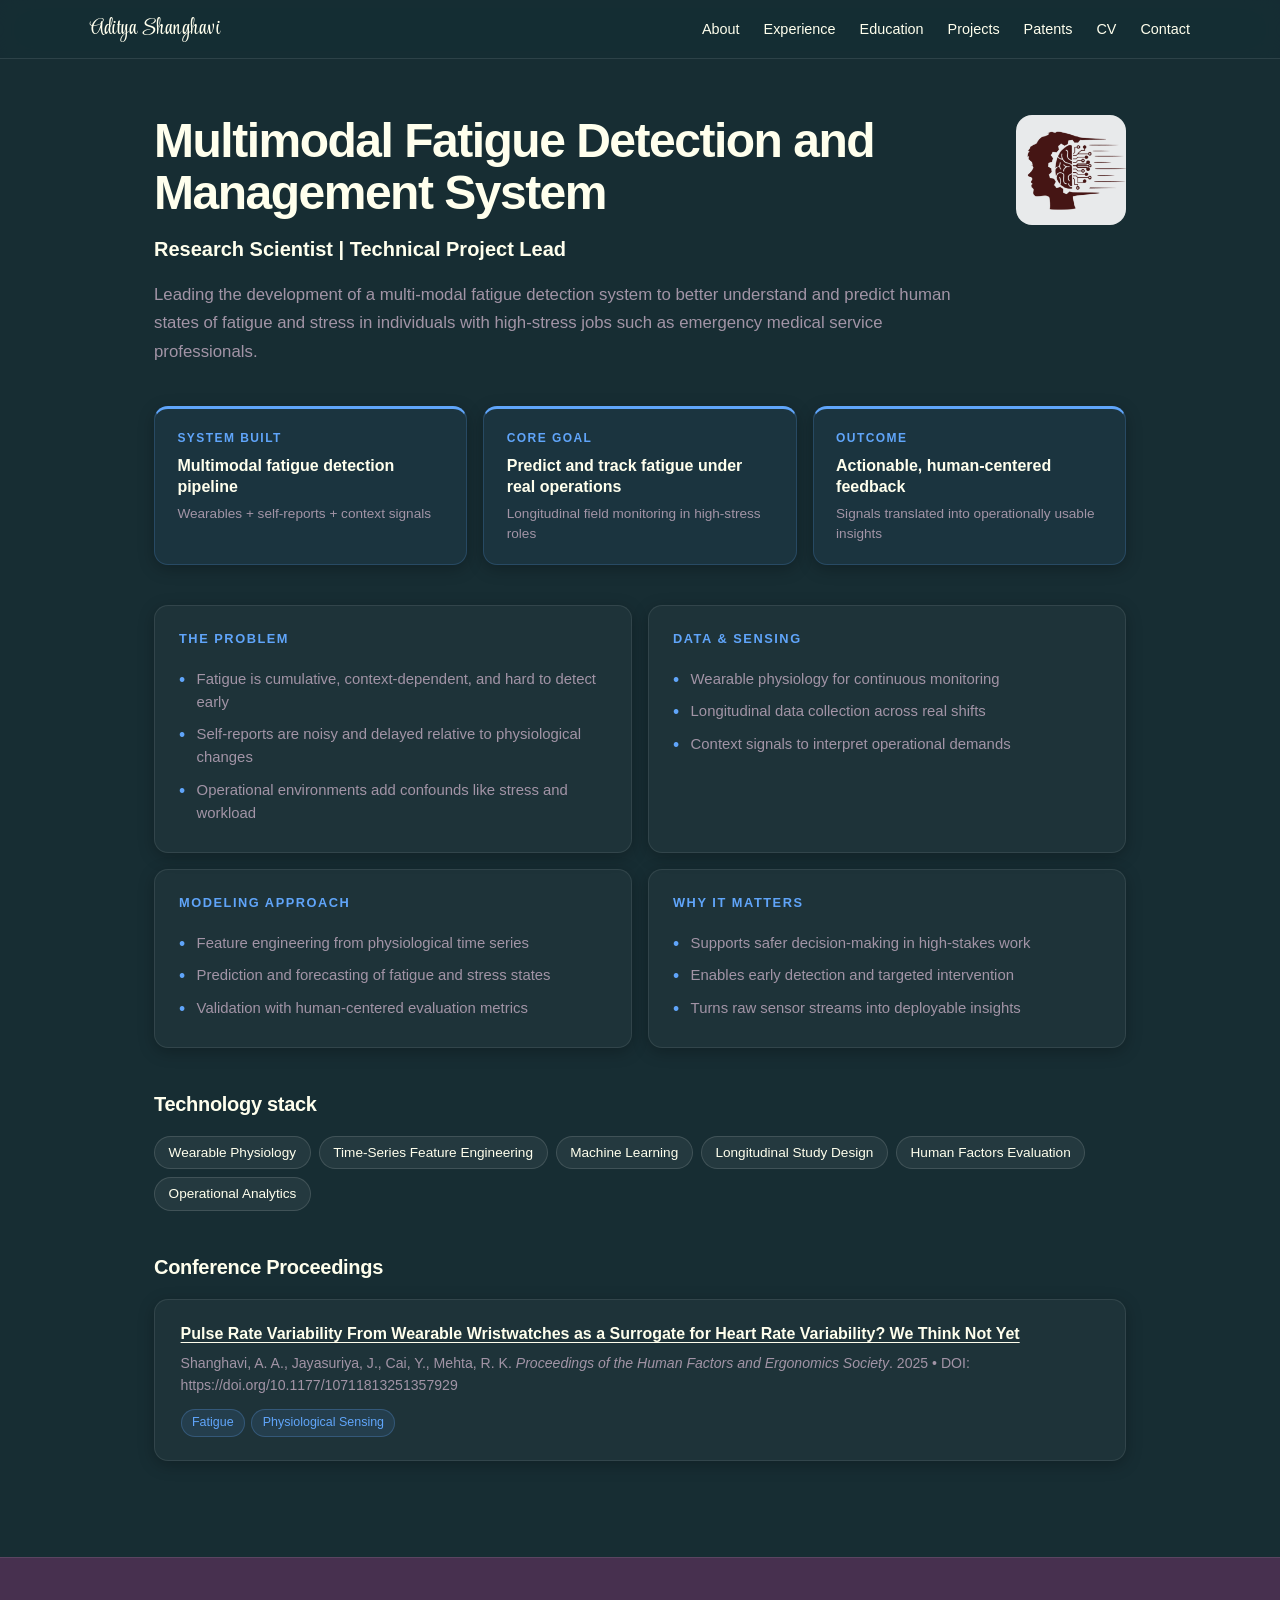
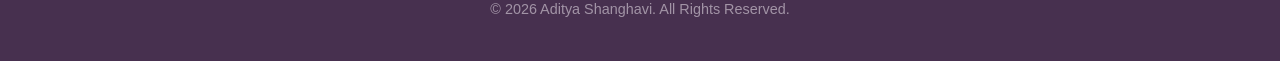
==== commit 80f14409: "Fix nav links on project pages to point to index.html sections Co-Authored-By: Claude Sonnet 4.6 <no" ====
--- a/Fatigue.html
+++ b/Fatigue.html
@@ -21,13 +21,13 @@
       </a>
 
       <ul class="nav-links">
-        <<li><a href="#about">About</a></li>
-        <li><a href="#experience">Experience</a></li>
-        <li><a href="#education">Education</a></li>
-        <li><a href="#projects">Projects</a></li>
-        <li><a href="#patents">Patents</a></li>
+        <li><a href="index.html#about">About</a></li>
+        <li><a href="index.html#experience">Experience</a></li>
+        <li><a href="index.html#education">Education</a></li>
+        <li><a href="index.html#projects">Projects</a></li>
+        <li><a href="index.html#patents">Patents</a></li>
         <li><a href="Resume_AdityaShanghavi.pdf" target="_blank" rel="noopener noreferrer">CV</a></li>
-        <li><a href="#contact">Contact</a></li>
+        <li><a href="index.html#contact">Contact</a></li>
       </ul>
     </div>
   </nav>
--- a/styles.css
+++ b/styles.css
@@ -1,5 +1,5 @@
 :root {
-  --color-primary: #e890be;
+  --color-primary: #60a5fa;
   --color-background-main: #172D33;
   --color-background-secondary: #47304F;
   --color-text-dark: #FFFFED;
@@ -325,8 +325,8 @@
 .resume-main .chip{
   font-size: 0.8rem;
   color: var(--color-text-dark);
-  border: 1px solid rgba(232,144,190,0.35);
-  background: rgba(232,144,190,0.08);
+  border: 1px solid rgba(96,165,250,0.35);
+  background: rgba(96,165,250,0.08);
   padding: 0.2rem 0.55rem;
   border-radius: 999px;
   white-space: nowrap;
@@ -545,11 +545,18 @@
 }
 
 .highlight-card {
-  background: rgba(232, 144, 190, 0.06);
-  border: 1px solid rgba(232, 144, 190, 0.20);
+  background: rgba(96, 165, 250, 0.06);
+  border: 1px solid rgba(96, 165, 250, 0.20);
   border-top: 3px solid var(--color-primary);
   border-radius: 14px;
   padding: 1.25rem 1.4rem;
+  box-shadow: 0 4px 16px rgba(0, 0, 0, 0.25);
+  transition: transform 0.25s ease, box-shadow 0.25s ease;
+}
+
+.highlight-card:hover {
+  transform: translateY(-3px);
+  box-shadow: 0 10px 28px rgba(0, 0, 0, 0.45);
 }
 
 .highlight-kicker {
@@ -588,6 +595,13 @@
   border: 1px solid rgba(255, 255, 255, 0.09);
   border-radius: 14px;
   padding: 1.4rem 1.5rem;
+  box-shadow: 0 4px 16px rgba(0, 0, 0, 0.25);
+  transition: transform 0.25s ease, box-shadow 0.25s ease;
+}
+
+.case-card:hover {
+  transform: translateY(-3px);
+  box-shadow: 0 10px 28px rgba(0, 0, 0, 0.45);
 }
 
 .case-card h3 {
@@ -596,20 +610,24 @@
   letter-spacing: 0.12em;
   font-weight: 700;
   color: var(--color-primary);
-  margin-bottom: 1rem;
+  margin-bottom: 0.85rem;
 }
 
 .case-item {
-  font-size: 0.95rem;
+  font-size: 0.93rem;
   color: var(--color-text-body);
   line-height: 1.55;
-  padding: 0.6rem 0;
-  border-top: 1px solid rgba(255, 255, 255, 0.07);
-}
-
-.case-item:first-of-type {
-  border-top: none;
-  padding-top: 0;
+  padding: 0.3rem 0 0.3rem 1.1rem;
+  position: relative;
+}
+
+.case-item::before {
+  content: "•";
+  position: absolute;
+  left: 0;
+  color: var(--color-primary);
+  font-size: 1.1rem;
+  line-height: 1.4;
 }
 
 /* Section headings on detail pages */
@@ -650,6 +668,13 @@
   border: 1px solid rgba(255, 255, 255, 0.09);
   border-radius: 14px;
   padding: 1.4rem 1.6rem;
+  box-shadow: 0 4px 16px rgba(0, 0, 0, 0.25);
+  transition: transform 0.25s ease, box-shadow 0.25s ease;
+}
+
+.pub-card:hover {
+  transform: translateY(-3px);
+  box-shadow: 0 10px 28px rgba(0, 0, 0, 0.45);
 }
 
 .pub-title {
@@ -684,8 +709,8 @@
 .tag {
   font-size: 0.78rem;
   color: var(--color-primary);
-  background: rgba(232, 144, 190, 0.10);
-  border: 1px solid rgba(232, 144, 190, 0.25);
+  background: rgba(96, 165, 250, 0.10);
+  border: 1px solid rgba(96, 165, 250, 0.25);
   border-radius: 999px;
   padding: 0.2rem 0.65rem;
 }
